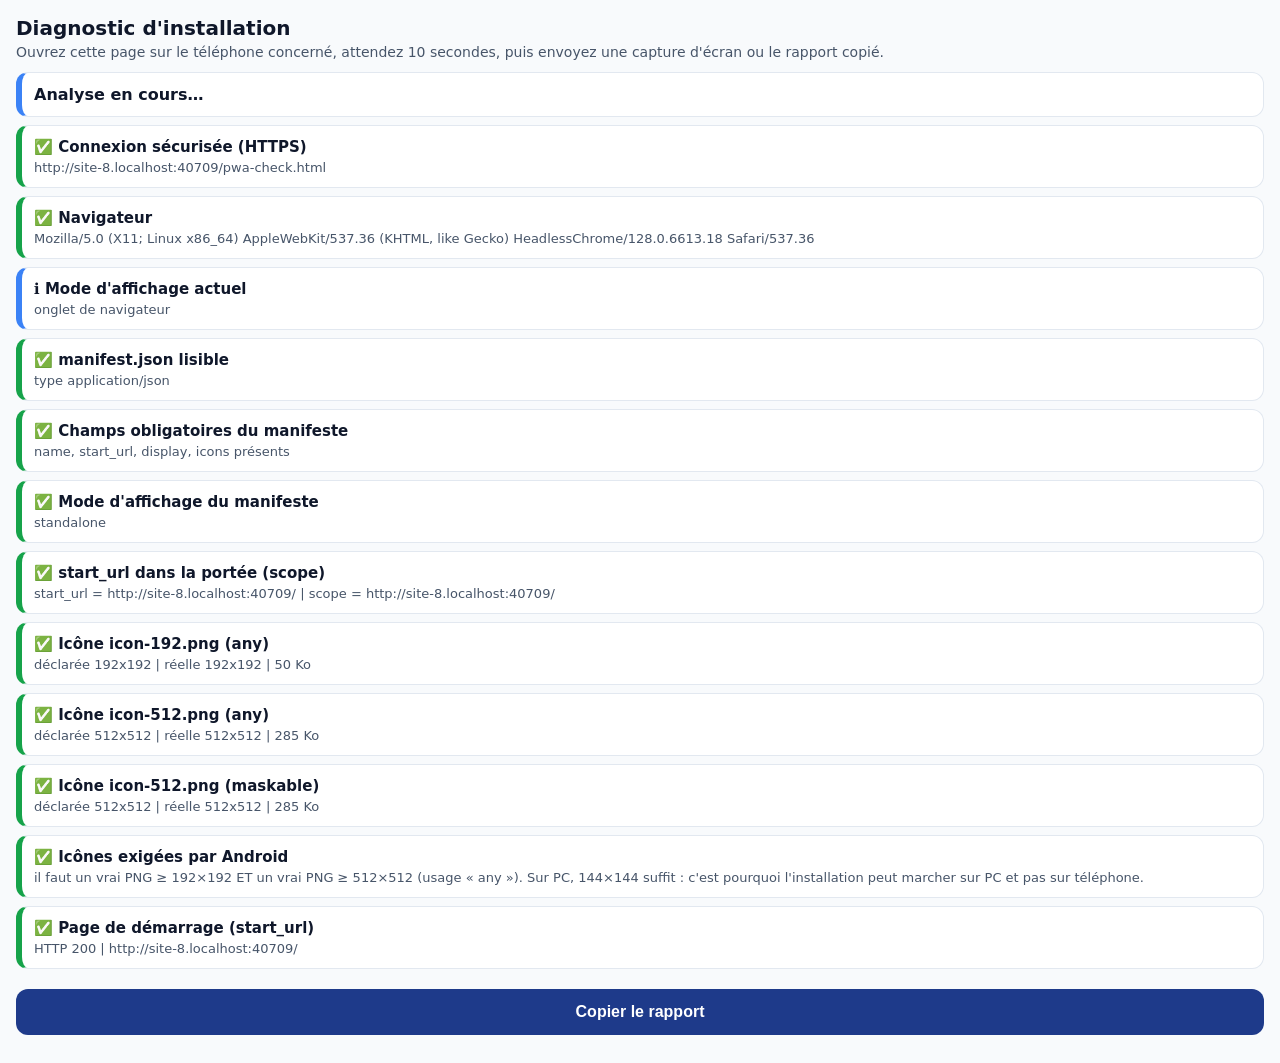
==== pwa-check.html @ a56cb68a "Create pwa-check.html" ====
<!DOCTYPE html>
<html lang="fr">
<head>
<meta charset="UTF-8">
<meta name="viewport" content="width=device-width, initial-scale=1">
<title>Diagnostic installation - GMAO A2CIM</title>
<link rel="manifest" href="manifest.json">
<style>
  body { font-family: system-ui, -apple-system, Segoe UI, Roboto, sans-serif; margin: 0; padding: 16px; background: #f8fafc; color: #0f172a; }
  h1 { font-size: 20px; margin: 0 0 4px; }
  p.sub { margin: 0 0 12px; color: #475569; font-size: 14px; }
  .row { background: #fff; border: 1px solid #e2e8f0; border-radius: 12px; padding: 12px; margin: 8px 0; border-left-width: 6px; }
  .ok { border-left-color: #16a34a; } .ko { border-left-color: #dc2626; } .warn { border-left-color: #f59e0b; } .info { border-left-color: #3b82f6; }
  .t { font-weight: 700; font-size: 15px; }
  .d { font-size: 13px; color: #475569; margin-top: 4px; word-break: break-all; }
  #verdict { font-weight: 700; font-size: 16px; }
  button { width: 100%; padding: 14px; margin: 12px 0; border: 0; border-radius: 12px; background: #1e3a8a; color: #fff; font-size: 16px; font-weight: 700; }
</style>
</head>
<body>
<h1>Diagnostic d'installation</h1>
<p class="sub">Ouvrez cette page sur le téléphone concerné, attendez 10 secondes, puis envoyez une capture d'écran ou le rapport copié.</p>
<div id="verdict" class="row info">Analyse en cours…</div>
<div id="out"></div>
<button id="copyBtn" type="button">Copier le rapport</button>

<script>
// <PNG>
function pngInfo(buf) {
  const b = new Uint8Array(buf);
  const sig = b.length > 24 && b[0] === 0x89 && b[1] === 0x50 && b[2] === 0x4e && b[3] === 0x47;
  if (!sig) return { png: false, w: 0, h: 0 };
  const dv = new DataView(buf);
  return { png: true, w: dv.getUint32(16), h: dv.getUint32(20) };
}
// </PNG>

const out = document.getElementById("out");
const lines = [];
const MARK = { ok: "✅", warn: "⚠️", ko: "❌", info: "ℹ️" };
let nKo = 0, nWarn = 0;

function add(level, title, detail) {
  if (level === "ko") nKo++; if (level === "warn") nWarn++;
  const d = document.createElement("div"); d.className = "row " + level;
  const t = document.createElement("div"); t.className = "t"; t.textContent = MARK[level] + " " + title; d.appendChild(t);
  if (detail) { const x = document.createElement("div"); x.className = "d"; x.textContent = detail; d.appendChild(x); }
  out.appendChild(d);
  lines.push(MARK[level] + " " + title + (detail ? " : " + detail : ""));
}

let installPromptSeen = false;
window.addEventListener("beforeinstallprompt", () => { installPromptSeen = true; });

(async function run() {
  // 1. Adresse et HTTPS
  const host = location.hostname;
  const privateNet = /^(192\.168|10\.|172\.(1[6-9]|2\d|3[01]))\./.test(host);
  add(window.isSecureContext ? "ok" : "ko", "Connexion sécurisée (HTTPS)",
    location.href + (window.isSecureContext ? "" : "  →  Sans HTTPS, l'installation est impossible. Utilisez l'adresse https://… du site publié (GitHub Pages), pas une adresse locale ni http://."));
  if (privateNet || /^localhost$/.test(host)) add("ko", "Adresse locale détectée", "Un téléphone ne peut installer que le site publié en HTTPS, pas l'adresse de l'ordinateur de développement (" + host + ").");

  // 2. Navigateur
  const ua = navigator.userAgent;
  const inApp = /FBAN|FBAV|Instagram|WhatsApp|Line\/|MicroMessenger|Snapchat|TikTok|GSA\/|; wv\)/i.test(ua) || (/iPhone|iPad|iPod/.test(ua) && !/Safari\//.test(ua));
  add(inApp ? "ko" : "ok", "Navigateur", ua + (inApp ? "  →  Navigateur intégré à une autre application (WhatsApp, Facebook, etc.). Ouvrez le site dans Chrome (Android) ou Safari (iPhone)." : ""));
  if (/iPhone|iPad|iPod/.test(ua) && /CriOS|FxiOS|EdgiOS/.test(ua)) add("warn", "iPhone avec un autre navigateur que Safari", "Utilisez Safari : Partager > Sur l'écran d'accueil.");
  const standalone = window.matchMedia("(display-mode: standalone)").matches || window.navigator.standalone === true;
  add("info", "Mode d'affichage actuel", standalone ? "application installée (plein écran)" : "onglet de navigateur");

  // 3. Manifeste
  const manifestUrl = new URL("manifest.json", location.href).href;
  let manifest = null;
  try {
    const r = await fetch(manifestUrl, { cache: "no-store" });
    if (!r.ok) add("ko", "manifest.json", "HTTP " + r.status + " à l'adresse " + manifestUrl);
    else { manifest = await r.json(); add("ok", "manifest.json lisible", "type " + (r.headers.get("content-type") || "?")); }
  } catch (e) { add("ko", "manifest.json illisible", e.message); }

  let start = null;
  if (manifest) {
    const missing = ["name", "start_url", "display", "icons"].filter((k) => !manifest[k] || (k === "icons" && !manifest.icons.length));
    add(missing.length ? "ko" : "ok", "Champs obligatoires du manifeste", missing.length ? "manquants : " + missing.join(", ") : "name, start_url, display, icons présents");
    add(["standalone", "fullscreen", "minimal-ui"].includes(manifest.display) ? "ok" : "ko", "Mode d'affichage du manifeste", String(manifest.display));
    if (manifest.prefer_related_applications) add("ko", "prefer_related_applications", "doit être absent ou false");
    start = new URL(manifest.start_url || ".", manifestUrl);
    const scope = new URL(manifest.scope || ".", manifest.scope ? manifestUrl : start);
    add(start.href.startsWith(scope.href) ? "ok" : "ko", "start_url dans la portée (scope)", "start_url = " + start.href + " | scope = " + scope.href);

    // 4. Icônes (lecture réelle des dimensions dans le fichier PNG)
    const real = [];
    for (const ic of manifest.icons || []) {
      const url = new URL(ic.src, manifestUrl).href;
      try {
        const r = await fetch(url, { cache: "no-store" });
        if (!r.ok) { add("ko", "Icône " + ic.src, "HTTP " + r.status + " : fichier introuvable à " + url); continue; }
        const buf = await r.arrayBuffer(); const info = pngInfo(buf);
        const okSize = info.png && ic.sizes === info.w + "x" + info.h;
        add(okSize ? "ok" : "ko", "Icône " + ic.src + " (" + (ic.purpose || "any") + ")",
          "déclarée " + ic.sizes + " | réelle " + (info.png ? info.w + "x" + info.h : "PAS un PNG valide") + " | " + Math.round(buf.byteLength / 1024) + " Ko");
        if (info.png) real.push({ w: info.w, h: info.h, purpose: ic.purpose || "any" });
      } catch (e) { add("ko", "Icône " + ic.src, e.message); }
    }
    const has = (n) => real.some((i) => i.w >= n && i.h >= n && /any/.test(i.purpose));
    add(has(192) && has(512) ? "ok" : "ko", "Icônes exigées par Android", "il faut un vrai PNG ≥ 192×192 ET un vrai PNG ≥ 512×512 (usage « any »). Sur PC, 144×144 suffit : c'est pourquoi l'installation peut marcher sur PC et pas sur téléphone.");

    // 5. Page de démarrage
    try {
      const r = await fetch(start.href, { cache: "no-store" });
      add(r.ok ? (r.redirected ? "warn" : "ok") : "ko", "Page de démarrage (start_url)", "HTTP " + r.status + (r.redirected ? " (redirigée vers " + r.url + ")" : "") + " | " + start.href);
    } catch (e) { add("ko", "Page de démarrage inaccessible", e.message); }
  }

  // 6. Service worker
  if (!("serviceWorker" in navigator)) add("ko", "Service worker non pris en charge", "navigateur trop ancien ou contexte non sécurisé");
  else {
    try {
      let reg = await navigator.serviceWorker.getRegistration();
      if (!reg) reg = await navigator.serviceWorker.register("./sw.js");
      await Promise.race([navigator.serviceWorker.ready, new Promise((res) => setTimeout(res, 8000))]);
      const state = reg.active ? "actif" : reg.installing ? "en cours d'installation" : reg.waiting ? "en attente" : "inconnu";
      add(reg.active ? "ok" : "warn", "Service worker", state + " | portée " + reg.scope);
      if (reg.active && start && !start.href.startsWith(reg.scope)) add("ko", "Le service worker ne couvre pas la page de démarrage", reg.scope + " ≠ " + start.href);
    } catch (e) { add("ko", "Service worker en erreur", e.message); }
  }

  // 7. Proposition d'installation
  await new Promise((res) => setTimeout(res, 2500));
  add(installPromptSeen ? "ok" : "warn", "Proposition d'installation du navigateur",
    installPromptSeen ? "reçue : le bouton « Installer » doit apparaître" : "non reçue (normal sur iPhone/Safari, qui n'envoie jamais cet événement ; sur Android, voir les ❌ ci-dessus)");

  const v = document.getElementById("verdict");
  v.className = "row " + (nKo ? "ko" : nWarn ? "warn" : "ok");
  v.textContent = nKo ? nKo + " problème(s) bloquant(s) trouvé(s) : voir les lignes ❌" : "Aucun problème bloquant détecté" + (nWarn ? " (" + nWarn + " avertissement(s))" : "");
  lines.unshift("RAPPORT : " + v.textContent);
})();

document.getElementById("copyBtn").addEventListener("click", async () => {
  const text = lines.join("\n");
  try { await navigator.clipboard.writeText(text); alert("Rapport copié. Collez-le dans la conversation."); }
  catch (_) {
    const ta = document.createElement("textarea"); ta.value = text; document.body.appendChild(ta); ta.select();
    try { document.execCommand("copy"); alert("Rapport copié."); } catch (e) { alert(text); }
    ta.remove();
  }
});
</script>
</body>
</html>
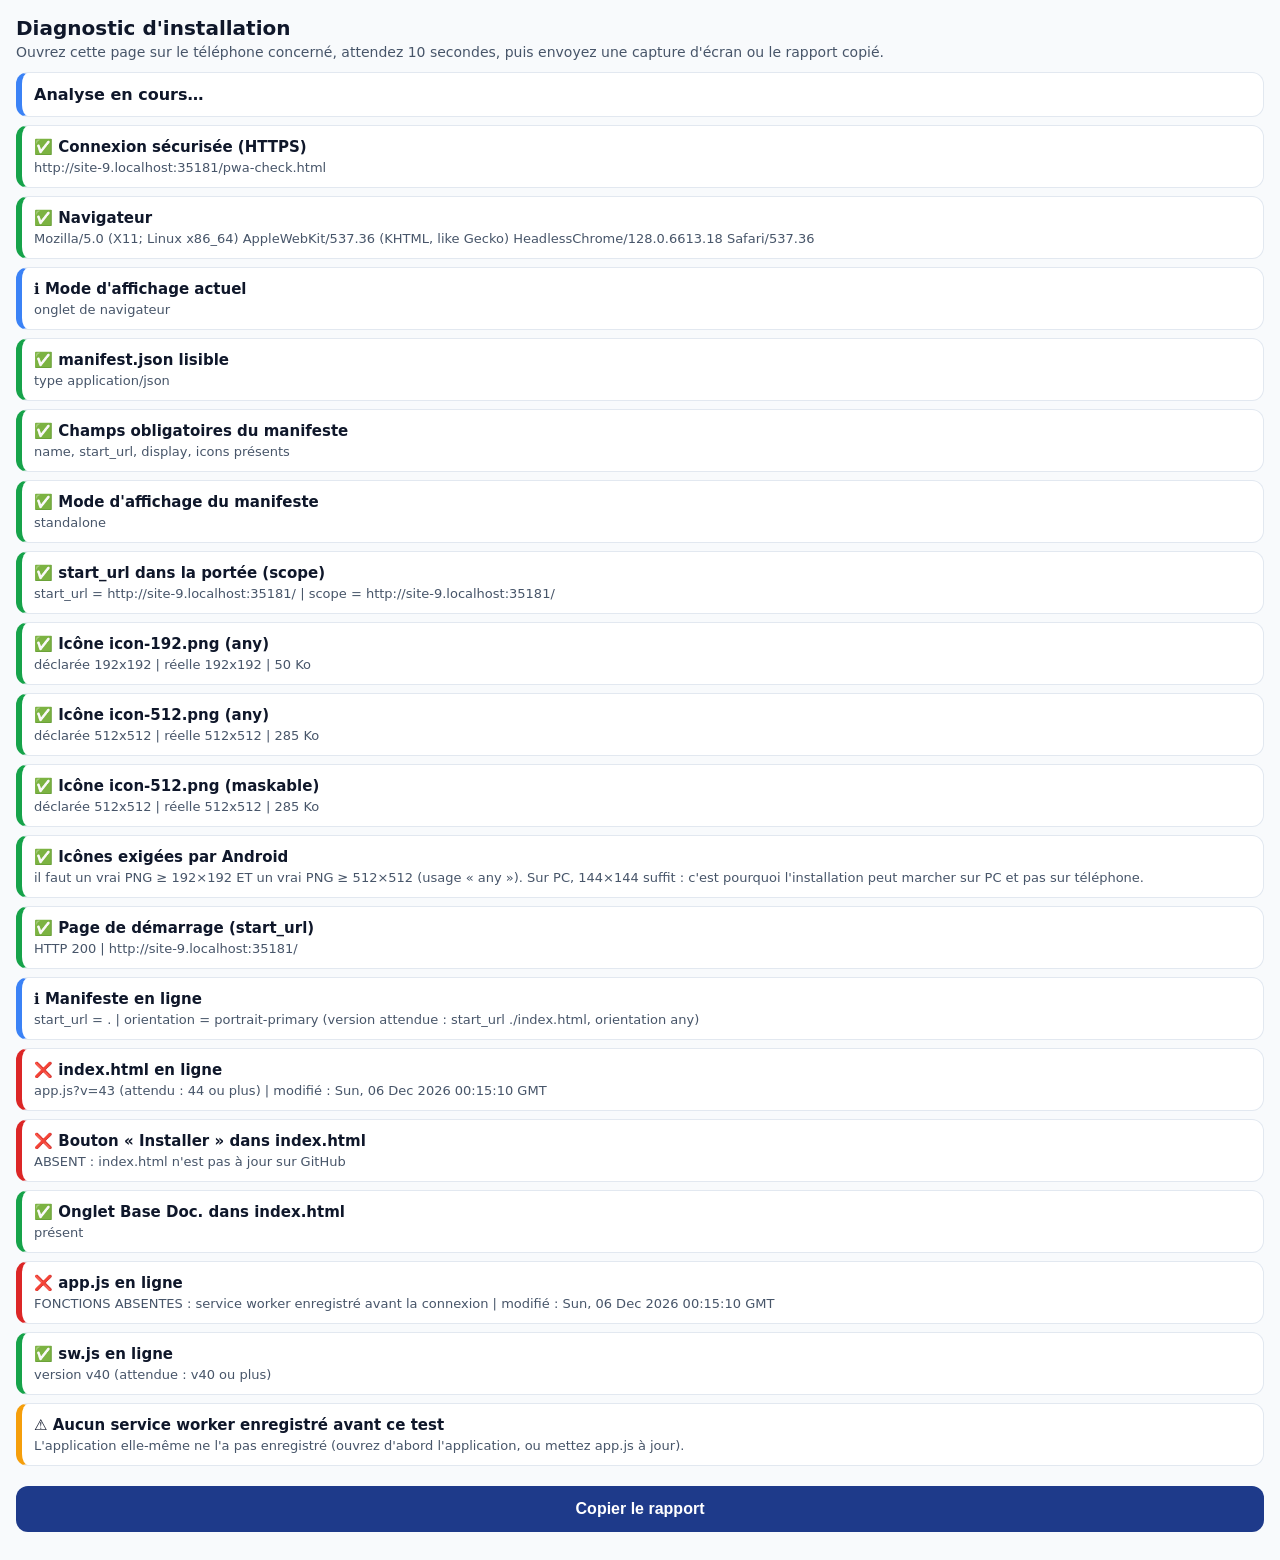
==== commit 1bcac840: "Update pwa-check.html" ====
--- a/pwa-check.html
+++ b/pwa-check.html
@@ -111,12 +111,41 @@
     } catch (e) { add("ko", "Page de démarrage inaccessible", e.message); }
   }
 
+  // 5b. Fichiers réellement en ligne (vérifie que la dernière version est publiée)
+  const getText = async (p) => {
+    const r = await fetch(new URL(p, location.href).href, { cache: "no-store" });
+    if (!r.ok) throw new Error("HTTP " + r.status);
+    return { text: await r.text(), mod: r.headers.get("last-modified") };
+  };
+  if (manifest) add("info", "Manifeste en ligne", "start_url = " + manifest.start_url + " | orientation = " + (manifest.orientation || "(non définie)") + "  (version attendue : start_url ./index.html, orientation any)");
+  try {
+    const idx = await getText("index.html");
+    const v = (idx.text.match(/app\.js\?v=(\d+)/) || [])[1];
+    add(v && Number(v) >= 44 ? "ok" : "ko", "index.html en ligne", "app.js?v=" + (v || "?") + " (attendu : 44 ou plus) | modifié : " + (idx.mod || "?"));
+    add(idx.text.includes("data-install") ? "ok" : "ko", "Bouton « Installer » dans index.html", idx.text.includes("data-install") ? "présent" : "ABSENT : index.html n'est pas à jour sur GitHub");
+    add(idx.text.includes('data-view="docs"') ? "ok" : "ko", "Onglet Base Doc. dans index.html", idx.text.includes('data-view="docs"') ? "présent" : "ABSENT");
+  } catch (e) { add("ko", "index.html illisible", e.message); }
+  try {
+    const app = await getText("app.js");
+    const feats = [["registerSW", "service worker enregistré avant la connexion"], ["DOC_ROOT", "base documentaire"], ["openDossier", "dossier multi-jours"], ["renameMachine", "machines structurées"], ["renderHistorique", "historique des fiches"], ["authReady", "connexion Firebase"]];
+    const missing = feats.filter((f) => !app.text.includes(f[0])).map((f) => f[1]);
+    add(missing.length ? "ko" : "ok", "app.js en ligne", (missing.length ? "FONCTIONS ABSENTES : " + missing.join(", ") : "toutes les fonctions attendues sont présentes") + " | modifié : " + (app.mod || "?"));
+  } catch (e) { add("ko", "app.js illisible", e.message); }
+  try {
+    const sw = await getText("sw.js");
+    const v = (sw.text.match(/VERSION = 'v(\d+)'/) || [])[1];
+    add(v && Number(v) >= 40 ? "ok" : "warn", "sw.js en ligne", "version v" + (v || "?") + " (attendue : v40 ou plus)");
+  } catch (e) { add("ko", "sw.js illisible", e.message); }
+
   // 6. Service worker
   if (!("serviceWorker" in navigator)) add("ko", "Service worker non pris en charge", "navigateur trop ancien ou contexte non sécurisé");
   else {
     try {
       let reg = await navigator.serviceWorker.getRegistration();
-      if (!reg) reg = await navigator.serviceWorker.register("./sw.js");
+      if (!reg) {
+        add("warn", "Aucun service worker enregistré avant ce test", "L'application elle-même ne l'a pas enregistré (ouvrez d'abord l'application, ou mettez app.js à jour).");
+        reg = await navigator.serviceWorker.register("./sw.js");
+      }
       await Promise.race([navigator.serviceWorker.ready, new Promise((res) => setTimeout(res, 8000))]);
       const state = reg.active ? "actif" : reg.installing ? "en cours d'installation" : reg.waiting ? "en attente" : "inconnu";
       add(reg.active ? "ok" : "warn", "Service worker", state + " | portée " + reg.scope);
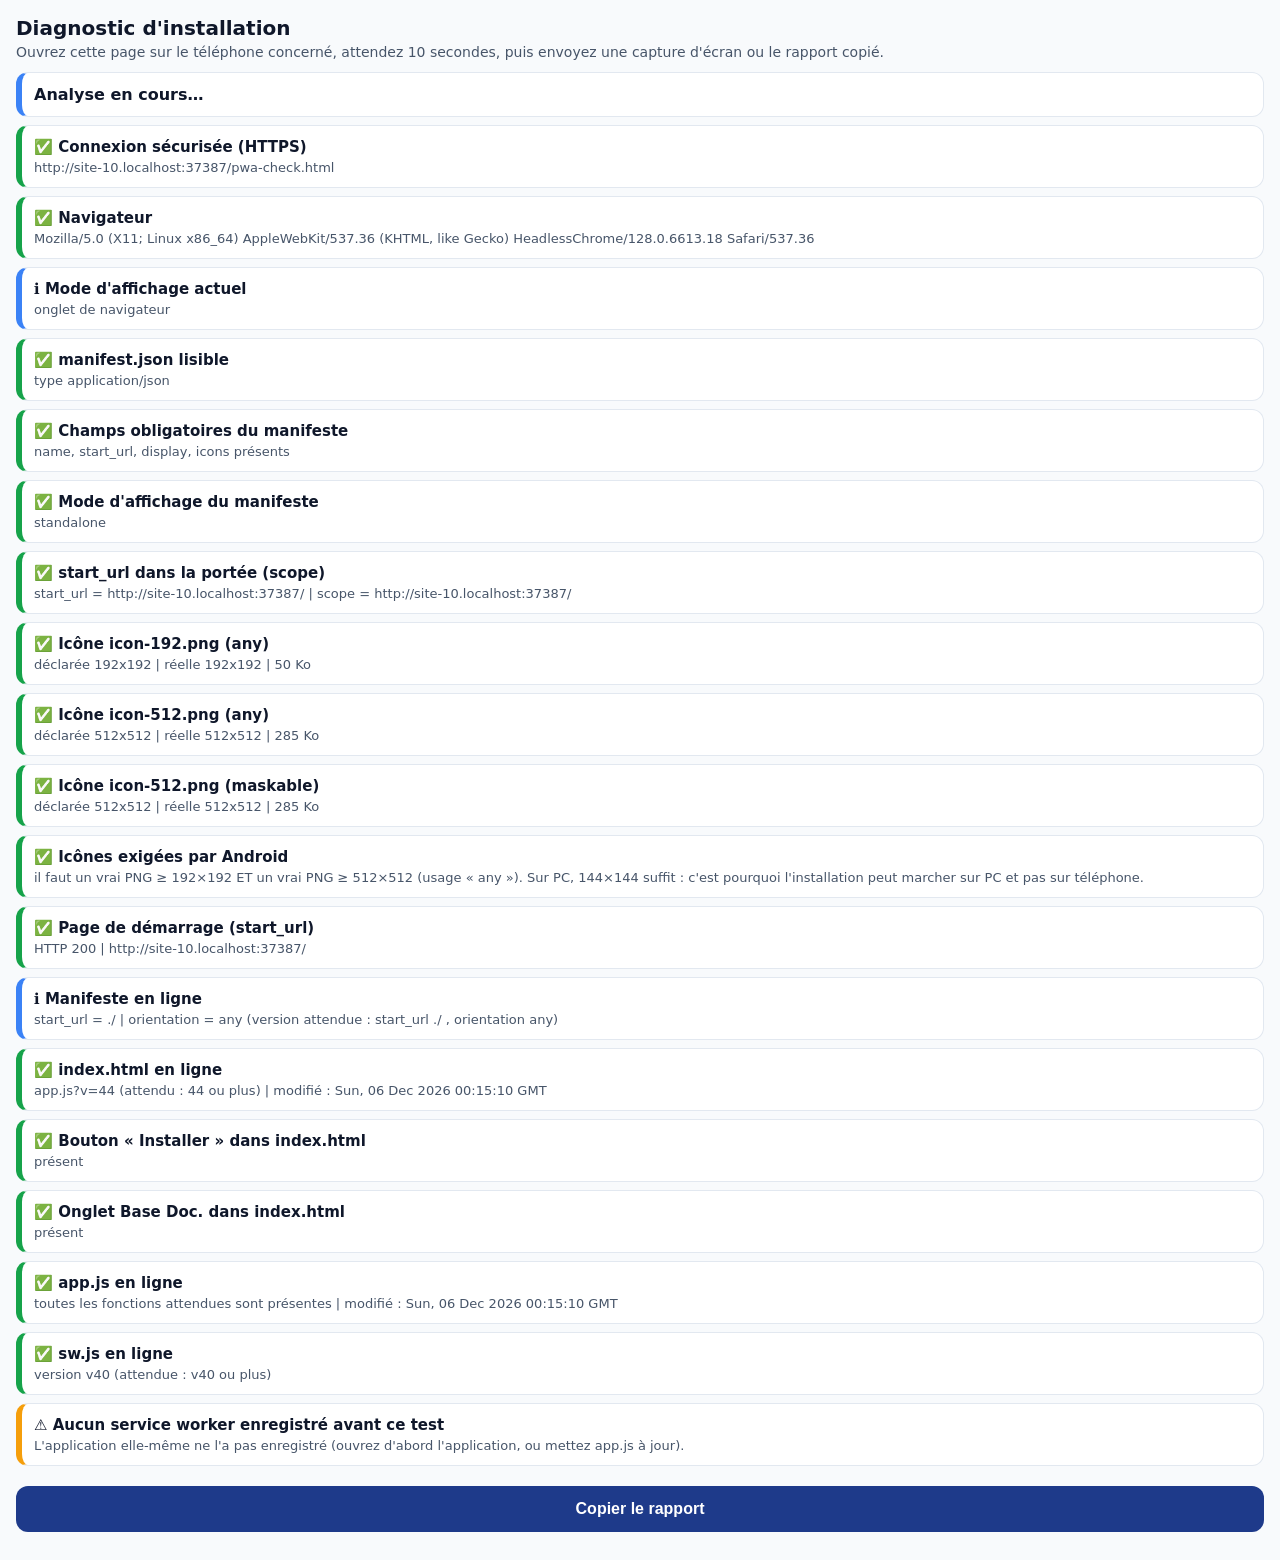
==== commit 6236850f: "update" ====
--- a/pwa-check.html
+++ b/pwa-check.html
@@ -117,7 +117,7 @@
     if (!r.ok) throw new Error("HTTP " + r.status);
     return { text: await r.text(), mod: r.headers.get("last-modified") };
   };
-  if (manifest) add("info", "Manifeste en ligne", "start_url = " + manifest.start_url + " | orientation = " + (manifest.orientation || "(non définie)") + "  (version attendue : start_url ./index.html, orientation any)");
+  if (manifest) add("info", "Manifeste en ligne", "start_url = " + manifest.start_url + " | orientation = " + (manifest.orientation || "(non définie)") + "  (version attendue : start_url ./ , orientation any)");
   try {
     const idx = await getText("index.html");
     const v = (idx.text.match(/app\.js\?v=(\d+)/) || [])[1];
